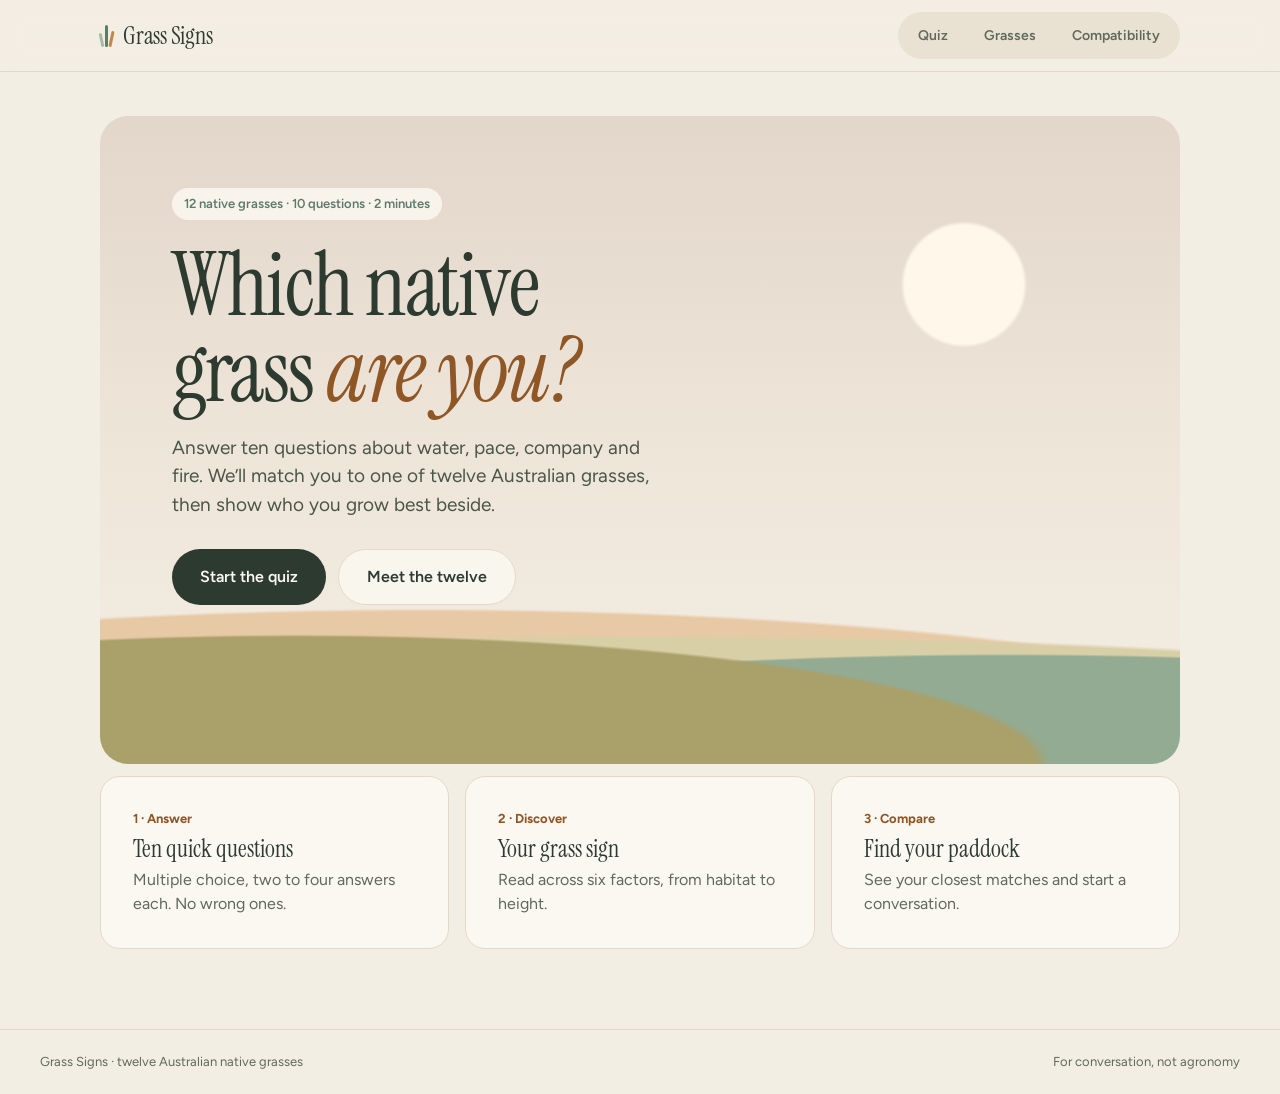
==== site/index.html @ fa0db6c8 "populated/initial commit" ====
<!DOCTYPE html>
<html lang="en">
<head>
  <meta charset="utf-8">
  <meta name="viewport" content="width=device-width, initial-scale=1">
  <title>Grass Signs — Which native grass are you?</title>
  <link rel="preconnect" href="https://fonts.googleapis.com">
  <link rel="preconnect" href="https://fonts.gstatic.com" crossorigin>
  <link href="https://fonts.googleapis.com/css2?family=Instrument+Serif:ital@0;1&family=Figtree:wght@400;500;600;700&display=swap" rel="stylesheet">
  <link rel="stylesheet" href="styles.css">
</head>
<body>
  <header class="topbar">
    <div class="topbar-inner">
      <button class="brand" data-action="home" aria-label="Grass Signs home">
        <span class="brand-mark" aria-hidden="true"><i></i><i></i><i></i></span>
        <span class="brand-name">Grass Signs</span>
      </button>
      <nav class="seg" id="nav" aria-label="Main"></nav>
    </div>
  </header>

  <main id="app"></main>

  <footer class="footer">
    <span>Grass Signs &middot; twelve Australian native grasses</span>
    <span>For conversation, not agronomy</span>
  </footer>

  <script src="app.js"></script>
</body>
</html>
---- site/styles.css ----
:root {
  --bg: #f3eee4;
  --card: #fbf8f1;
  --line: #e2d9c8;
  --line-strong: #d6ccb9;
  --ink: #2c3a30;
  --muted: #5f6a5c;
  --faint: #8a8f80;
  --body: #4a5648;
  --sage: #5d7c68;
  --sage-light: #a9bba3;
  --sage-pale: #e6ece2;
  --sage-deep: #3f5c4a;
  --ochre: #c4864a;
  --ochre-deep: #8f5626;
  --sand: #efe7d8;
  --track: #e9e1d2;
  --inactive: #ddd3c1;
  --rose: #f3e1dc;
  --rose-deep: #8a4a3e;
  --serif: 'Instrument Serif', Georgia, serif;
  --sans: 'Figtree', system-ui, sans-serif;
  --ease: cubic-bezier(.2, .7, .2, 1);
  --radius-lg: 28px;
  --radius: 20px;
  --radius-sm: 14px;
  --pad-x: clamp(16px, 4vw, 40px);
}

* { box-sizing: border-box; }
html, body { margin: 0; padding: 0; background: var(--bg); }
body { color: var(--ink); font-family: var(--sans); font-size: 16px; line-height: 1.5; min-height: 100vh; }
a { color: var(--sage); text-decoration: none; }
a:hover { color: var(--ink); }
button { font: inherit; color: inherit; background: none; border: 0; padding: 0; cursor: pointer; text-align: inherit; }
button:focus-visible, select:focus-visible { outline: 2px solid var(--sage); outline-offset: 2px; }
h1, h2, h3 { font-family: var(--serif); font-weight: 400; margin: 0; }

@keyframes rise { from { opacity: 0; transform: translateY(14px); } to { opacity: 1; transform: none; } }
@keyframes fade { from { opacity: 0; } to { opacity: 1; } }
@keyframes fill { from { width: 0; } }
@keyframes slide { from { left: -8px; } }
@keyframes grow { from { transform: scaleY(.2); } }
.rise { animation: rise .45s var(--ease) both; }
.fade { animation: fade .8s ease both; }
.d1 { animation-delay: .15s; } .d2 { animation-delay: .3s; } .d3 { animation-delay: .45s; } .d4 { animation-delay: .6s; } .d5 { animation-delay: .8s; }

/* Layout */
.wrap { max-width: 1160px; margin: 0 auto; padding: clamp(20px, 4vw, 44px) var(--pad-x) 80px; }
.wrap-narrow { max-width: 720px; margin: 0 auto; padding: clamp(24px, 5vh, 56px) var(--pad-x) 80px; }
.grid { display: grid; gap: 16px; }
.cols-3 { grid-template-columns: repeat(auto-fit, minmax(240px, 1fr)); }
.cols-2 { grid-template-columns: repeat(auto-fit, minmax(300px, 1fr)); }
.cols-facts { grid-template-columns: repeat(auto-fit, minmax(160px, 1fr)); gap: 12px; }
.mt-sm { margin-top: 12px; } .mt { margin-top: 16px; } .mt-lg { margin-top: 32px; } .mt-xl { margin-top: 40px; }

/* Top bar */
.topbar { position: sticky; top: 0; z-index: 30; background: rgba(243, 238, 228, .92); backdrop-filter: blur(12px); border-bottom: 1px solid var(--line); }
.topbar-inner { max-width: 1160px; margin: 0 auto; padding: 12px var(--pad-x); display: flex; flex-wrap: wrap; align-items: center; justify-content: space-between; gap: 12px; }
.brand { display: flex; align-items: center; gap: 10px; }
.brand-mark { display: flex; align-items: flex-end; gap: 2px; height: 22px; }
.brand-mark i { width: 3px; border-radius: 2px; }
.brand-mark i:nth-child(1) { height: 14px; background: var(--sage-light); transform: rotate(-12deg); }
.brand-mark i:nth-child(2) { height: 22px; background: var(--sage); }
.brand-mark i:nth-child(3) { height: 16px; background: var(--ochre); transform: rotate(12deg); }
.brand-name { font-family: var(--serif); font-size: 24px; letter-spacing: -.01em; }
.seg { display: flex; gap: 4px; background: var(--track); padding: 4px; border-radius: 999px; }
.seg-item { font-size: 14px; font-weight: 600; padding: 9px 16px; border-radius: 999px; color: var(--muted); transition: background .2s, color .2s; }
.seg-item:hover { color: var(--ink); }
.seg-item.on { background: var(--card); color: var(--ink); box-shadow: 0 1px 3px rgba(44, 58, 48, .12); }

/* Type */
.display { font-size: clamp(46px, 7.4vw, 88px); line-height: .98; letter-spacing: -.02em; margin-bottom: 20px; }
.display em { color: var(--ochre-deep); }
.page-title { font-size: clamp(38px, 5.6vw, 60px); line-height: 1; margin-bottom: 8px; }
.section-title { font-size: clamp(28px, 3.4vw, 36px); }
.lede { font-size: clamp(16px, 1.7vw, 19px); color: var(--body); max-width: 44ch; margin: 0 0 30px; text-wrap: pretty; }
.intro { font-size: 16px; color: var(--muted); margin: 0 0 24px; max-width: 62ch; }
.body { font-size: 16px; color: var(--body); margin: 0 0 20px; text-wrap: pretty; }
.muted { color: var(--muted); }
.label { font-size: 14px; font-weight: 700; margin-bottom: 18px; }
.kicker { font-size: 13px; font-weight: 700; color: var(--ochre-deep); margin-bottom: 6px; }
.epithet { font-family: var(--serif); font-size: clamp(26px, 3vw, 32px); line-height: 1.15; margin-bottom: 14px; text-wrap: pretty; }
.botanical { font-style: italic; font-size: 17px; color: #3d4a3e; }

/* Buttons & pills */
.actions { display: flex; flex-wrap: wrap; gap: 12px; }
.btn { font-size: 16px; font-weight: 600; padding: 15px 28px; border-radius: 999px; white-space: nowrap; transition: background .2s, color .2s; }
.btn-primary { background: var(--ink); color: var(--card); }
.btn-primary:hover { background: var(--sage); }
.btn-primary:disabled { background: var(--inactive); color: var(--faint); cursor: not-allowed; }
.btn-secondary { background: rgba(251, 248, 241, .85); border: 1px solid var(--line); }
.btn-secondary:hover { background: var(--card); }
.btn-outline { border: 1px solid var(--line-strong); }
.btn-outline:hover { background: var(--track); }
.btn-text { color: var(--muted); padding: 14px 20px; }
.btn-text:hover { background: var(--track); }
.pill { display: inline-flex; align-items: center; gap: 8px; font-size: 13px; font-weight: 700; background: rgba(251, 248, 241, .85); padding: 6px 12px; border-radius: 999px; }
.pill-sage { color: var(--sage); font-weight: 600; margin-bottom: 22px; }
.link { font-size: 15px; font-weight: 600; color: var(--sage); }
.link:hover { color: var(--ink); }

/* Cards */
.card { background: var(--card); border: 1px solid var(--line); border-radius: var(--radius); padding: clamp(22px, 3vw, 32px); }
.card-sm { padding: 22px 24px; }
.step-title { font-family: var(--serif); font-size: 24px; line-height: 1.15; margin-bottom: 6px; }
.tip { background: var(--sand); border-radius: var(--radius-sm); padding: 14px 16px; }
.tip-good { background: var(--sage-pale); }
.tip-good .kicker { color: var(--sage-deep); }
.tip-bad { background: var(--rose); }
.tip-bad .kicker { color: var(--rose-deep); }
.fact { background: var(--card); border: 1px solid var(--line); border-radius: 16px; padding: 16px 18px; }
.fact-k { font-size: 13px; font-weight: 600; color: var(--muted); }
.fact-v { font-size: 16px; font-weight: 600; margin-top: 4px; }

/* Scenes */
.scene { position: relative; border-radius: var(--radius-lg); overflow: hidden; display: flex; }
.scene-hero { min-height: clamp(560px, 72vh, 700px); align-items: flex-start; }
.scene-result { min-height: 380px; align-items: flex-end; }
.scene-profile { min-height: 300px; align-items: flex-end; }
.scene-inner { padding: clamp(24px, 5vw, 56px); width: 100%; }
.hero-copy { position: relative; padding: clamp(28px, 6vw, 72px); max-width: 640px; }
.scene-name { font-size: clamp(48px, 8vw, 96px); line-height: .95; letter-spacing: -.02em; margin: 14px 0 6px; }
.profile-name { font-size: clamp(40px, 6.4vw, 72px); line-height: .98; margin: 12px 0 4px; }
.profile-head { display: flex; flex-wrap: wrap; justify-content: space-between; align-items: flex-end; gap: 16px; }
.round-btn { width: 48px; height: 48px; border-radius: 50%; background: rgba(251, 248, 241, .9); display: flex; align-items: center; justify-content: center; font-size: 18px; }
.round-btn:hover { background: var(--card); }

/* Quiz */
.blades { display: flex; align-items: flex-end; gap: 6px; height: 30px; margin-bottom: 14px; }
.blade { flex: 1; border-radius: 4px 4px 2px 2px; transform-origin: 50% 100%; background: var(--inactive); height: 6px; }
.blade.done { background: var(--sage); }
.blade.cur { background: var(--ochre); height: 12px; }
.blade.new { animation: grow .45s var(--ease) both; }
.quiz-meta { display: flex; justify-content: space-between; font-size: 14px; font-weight: 600; color: var(--muted); margin-bottom: 28px; }
.quiz-meta span:last-child { color: var(--ochre-deep); }
.q-title { font-size: clamp(32px, 5vw, 46px); line-height: 1.08; letter-spacing: -.015em; margin-bottom: 10px; text-wrap: pretty; }
.q-sub { font-size: 16px; color: var(--muted); margin-bottom: 28px; }
.options { display: grid; gap: 10px; }
.opt { display: flex; align-items: center; gap: 16px; width: 100%; min-height: 64px; padding: 14px 18px; border-radius: 16px; border: 2px solid var(--line); background: var(--card); transition: border-color .15s, background .15s; }
.opt:hover { border-color: var(--sage-light); }
.opt.on { border-color: var(--sage); background: var(--sage-pale); }
.opt-key { flex: none; width: 32px; height: 32px; border-radius: 10px; display: flex; align-items: center; justify-content: center; font-size: 14px; font-weight: 700; background: var(--sand); color: var(--muted); }
.opt.on .opt-key { background: var(--sage); color: var(--card); }
.opt-label { font-size: 17px; font-weight: 600; line-height: 1.3; }
.opt-hint { font-size: 14px; color: var(--muted); margin-top: 2px; }
.quiz-foot { display: flex; justify-content: space-between; align-items: center; gap: 12px; margin-top: 32px; }
.kbd-hint { font-size: 13px; color: var(--faint); }
@media (max-width: 560px) { .kbd-hint { display: none; } }

/* Factor bars */
.factors { display: grid; gap: 18px; }
.factor-head { display: flex; justify-content: space-between; align-items: baseline; gap: 10px; margin-bottom: 6px; }
.factor-name { font-size: 15px; font-weight: 700; }
.factor-note { font-size: 14px; color: var(--muted); }
.factor-score { font-size: 14px; font-weight: 700; white-space: nowrap; }
.factor-ends { display: flex; justify-content: space-between; font-size: 12px; color: var(--faint); margin-top: 5px; }
.bar { position: relative; height: 8px; background: var(--track); border-radius: 99px; }
.bar-fill { position: absolute; top: 0; bottom: 0; left: 0; border-radius: 99px; background: #c6d2bf; animation: fill .8s var(--ease) both; }
.bar-span { position: absolute; top: 0; bottom: 0; background: #d9c9ad; border-radius: 99px; }
.bar-dot { position: absolute; top: -4px; width: 16px; height: 16px; border-radius: 50%; background: var(--sage); border: 3px solid var(--card); box-shadow: 0 1px 3px rgba(44, 58, 48, .25); animation: slide .8s var(--ease) both; }
.bar-dot.hollow { background: var(--card); }

/* Match cards */
.match { background: var(--card); border: 1px solid var(--line); border-radius: var(--radius); overflow: hidden; transition: transform .2s, box-shadow .2s; width: 100%; }
.match:hover { transform: translateY(-2px); box-shadow: 0 8px 24px rgba(44, 58, 48, .08); }
.match-scene { height: 72px; }
.match-body { padding: 16px 18px 18px; }
.match-row { display: flex; justify-content: space-between; align-items: baseline; gap: 10px; }
.match-name { font-family: var(--serif); font-size: 23px; line-height: 1.1; }
.match-score { font-size: 20px; font-weight: 700; color: var(--sage); }
.section-head { display: flex; flex-wrap: wrap; justify-content: space-between; align-items: baseline; gap: 10px; margin-bottom: 14px; }

/* Grass chips & lists */
.chips { display: flex; flex-wrap: wrap; gap: 8px; margin-bottom: 24px; }
.chip { display: flex; align-items: center; gap: 8px; font-size: 14px; font-weight: 600; padding: 9px 14px 9px 10px; border-radius: 999px; border: 1px solid var(--line); background: var(--card); white-space: nowrap; }
.chip:hover { border-color: var(--sage-light); }
.chip.on { background: var(--ink); color: var(--card); border-color: var(--ink); }
.dot { flex: none; width: 12px; height: 12px; border-radius: 50%; }
.traits { display: grid; gap: 8px; }
.trait { display: flex; gap: 10px; align-items: flex-start; font-size: 15px; }
.trait::before { content: ''; flex: none; width: 8px; height: 8px; border-radius: 50%; background: var(--ochre); margin-top: 8px; }
.rows { display: grid; gap: 6px; }
.row { display: flex; justify-content: space-between; align-items: center; gap: 10px; padding: 10px 12px; border-radius: 12px; width: 100%; }
.row:hover { background: var(--sand); }
.row-name { display: flex; align-items: center; gap: 10px; font-size: 15px; font-weight: 600; }
.row-score { font-size: 15px; font-weight: 700; color: var(--sage); }
.row-score.bad { color: var(--rose-deep); }

/* Compare */
.pickers { display: grid; grid-template-columns: minmax(0, 1fr) auto minmax(0, 1fr); gap: 12px; align-items: center; }
.picker { background: var(--card); border: 1px solid var(--line); border-radius: var(--radius); overflow: hidden; }
.picker-scene { height: 64px; }
.picker-body { padding: 12px 14px 14px; }
.picker-label { font-size: 12px; font-weight: 700; color: var(--muted); margin-bottom: 4px; }
.picker select { width: 100%; font: 600 17px var(--sans); color: var(--ink); background: var(--bg); border: 1px solid var(--line); border-radius: 12px; padding: 11px 10px; cursor: pointer; }
.swap { width: 44px; height: 44px; border-radius: 50%; background: var(--ink); color: var(--card); display: flex; align-items: center; justify-content: center; font-size: 16px; }
.swap:hover { background: var(--sage); }
.score-card { display: flex; flex-direction: column; gap: 18px; }
.score-top { display: flex; align-items: center; gap: 20px; }
.ring { flex: none; width: 112px; height: 112px; border-radius: 50%; display: flex; align-items: center; justify-content: center; }
.ring-inner { width: 92px; height: 92px; border-radius: 50%; background: var(--card); display: flex; flex-direction: column; align-items: center; justify-content: center; }
.ring-num { font-family: var(--serif); font-size: 38px; line-height: 1; }
.ring-cap { font-size: 11px; font-weight: 700; color: var(--muted); }
.verdict { font-family: var(--serif); font-size: 28px; line-height: 1.1; }
.readings { display: grid; grid-template-columns: repeat(3, minmax(0, 1fr)); gap: 8px; }
.reading { background: var(--bg); border-radius: var(--radius-sm); padding: 12px; }
.reading-name { font-size: 13px; font-weight: 700; }
.reading-score { font-size: 22px; font-weight: 700; color: var(--sage); margin: 2px 0; }
.reading-desc { font-size: 12px; color: var(--muted); line-height: 1.35; }
.legend { display: flex; gap: 14px; font-size: 13px; color: var(--muted); }
.legend span { display: flex; align-items: center; gap: 6px; }
.legend i { width: 10px; height: 10px; border-radius: 50%; }

/* Chart */
.chart-scroll { overflow-x: auto; padding-bottom: 4px; }
.chart { display: grid; grid-template-columns: 148px repeat(12, minmax(30px, 1fr)); gap: 3px; min-width: 560px; }
.chart-head { font-size: 11px; font-weight: 700; color: var(--muted); text-align: center; padding-bottom: 4px; }
.chart-head.on, .chart-row.on { color: var(--ochre-deep); }
.chart-row { font-size: 13px; font-weight: 600; display: flex; align-items: center; gap: 6px; white-space: nowrap; overflow: hidden; text-overflow: ellipsis; }
.chart-row small { font-size: 11px; color: var(--faint); width: 18px; flex: none; }
.cell { aspect-ratio: 1; border-radius: 6px; display: flex; align-items: center; justify-content: center; font-size: 10px; font-weight: 700; transition: transform .15s; }
.cell:hover { transform: scale(1.12); }
.cell.on { outline: 2px solid var(--ink); outline-offset: 1px; }
.cell.self { background: var(--bg); color: var(--faint); cursor: default; }
.scale { display: flex; align-items: center; gap: 8px; font-size: 12px; color: var(--muted); }
.scale i { width: 120px; height: 10px; border-radius: 99px; background: linear-gradient(90deg, #ecd3cd, #efe6d4, #a9bba3, #5d7c68); }

/* Footer */
.footer { border-top: 1px solid var(--line); padding: 22px var(--pad-x); display: flex; flex-wrap: wrap; gap: 8px 24px; justify-content: space-between; font-size: 13px; color: var(--muted); }
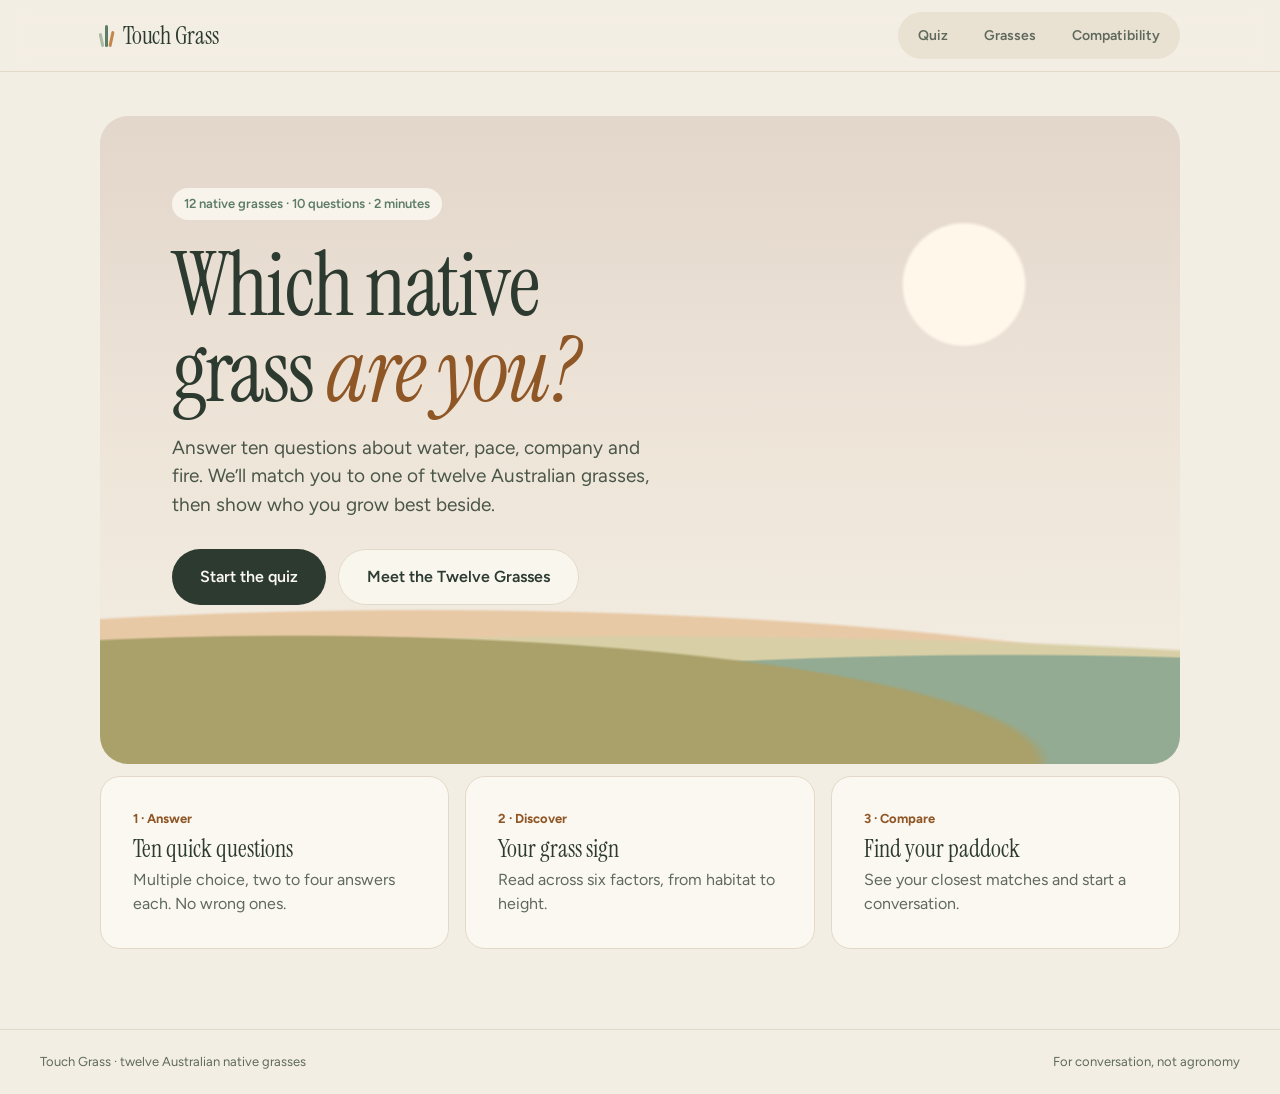
==== commit 3928a150: "Name and title changes" ====
--- a/site/index.html
+++ b/site/index.html
@@ -3,7 +3,7 @@
 <head>
   <meta charset="utf-8">
   <meta name="viewport" content="width=device-width, initial-scale=1">
-  <title>Grass Signs — Which native grass are you?</title>
+  <title>Touch Grass — Which native grass are you?</title>
   <link rel="preconnect" href="https://fonts.googleapis.com">
   <link rel="preconnect" href="https://fonts.gstatic.com" crossorigin>
   <link href="https://fonts.googleapis.com/css2?family=Instrument+Serif:ital@0;1&family=Figtree:wght@400;500;600;700&display=swap" rel="stylesheet">
@@ -12,9 +12,9 @@
 <body>
   <header class="topbar">
     <div class="topbar-inner">
-      <button class="brand" data-action="home" aria-label="Grass Signs home">
+      <button class="brand" data-action="home" aria-label="Touch Grass home">
         <span class="brand-mark" aria-hidden="true"><i></i><i></i><i></i></span>
-        <span class="brand-name">Grass Signs</span>
+        <span class="brand-name">Touch Grass</span>
       </button>
       <nav class="seg" id="nav" aria-label="Main"></nav>
     </div>
@@ -23,7 +23,7 @@
   <main id="app"></main>
 
   <footer class="footer">
-    <span>Grass Signs &middot; twelve Australian native grasses</span>
+    <span>Touch Grass &middot; twelve Australian native grasses</span>
     <span>For conversation, not agronomy</span>
   </footer>
 
